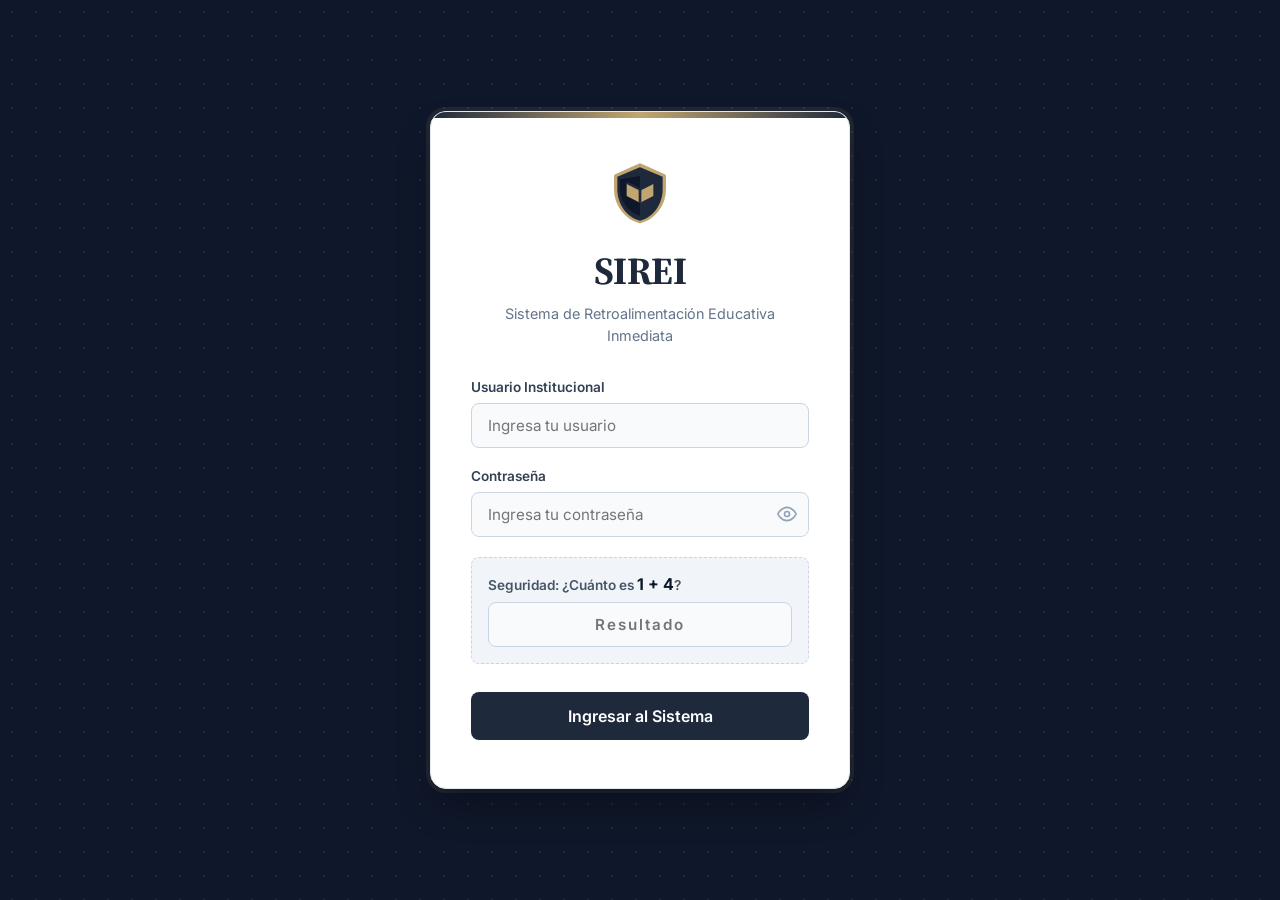
==== index.html @ d6e6d1d4 "Add files via upload" ====
<!DOCTYPE html>
<html lang="es">
<head>
  <meta charset="UTF-8">
  <meta name="viewport" content="width=device-width, initial-scale=1.0, viewport-fit=cover">
  <title>SIREI · Sistema de Retroalimentación Educativa Inmediata</title>
  <meta name="description" content="Acceso oficial al Sistema de Retroalimentación Educativa Inmediata (SIREI). Plataforma institucional para la gestión y evaluación del aprendizaje.">
  <meta name="keywords" content="educación, SIREI, sistema, aprendizaje, evaluación">
  
  <!-- Favicon (SVG data URI) -->
  <link rel="icon" href="data:image/svg+xml,<svg xmlns='http://www.w3.org/2000/svg' viewBox='0 0 100 100'><rect width='100' height='100' rx='20' fill='%231e293b'/><text x='50' y='65' font-family='serif' font-size='50' font-weight='bold' fill='%23c2a671' text-anchor='middle'>S</text></svg>">
  
  <!-- Fuentes de Google: Inter y Source Serif 4 -->
  <link rel="preconnect" href="https://fonts.googleapis.com">
  <link rel="preconnect" href="https://fonts.gstatic.com" crossorigin>
  <link href="https://fonts.googleapis.com/css2?family=Inter:wght@400;500;600&family=Source+Serif+4:opsz,wght@8..60,600;8..60,700&display=swap" rel="stylesheet">
  
  <!-- Estilos -->
  <link rel="stylesheet" href="css/stylesindex.css">
</head>
<body>
  <div class="container">
    <div class="login-card fade-in-up">
      <div class="logo-area">
        <div class="icono-escudo">
          <!-- Escudo Educativo Premium -->
          <svg width="64" height="64" viewBox="0 0 24 24" fill="none" xmlns="http://www.w3.org/2000/svg">
            <path d="M12 2L3 6V11C3 16.55 6.84 21.74 12 23C17.16 21.74 21 16.55 21 11V6L12 2Z" fill="#1E293B" stroke="#C2A671" stroke-width="1.5" stroke-linejoin="round"/>
            <path d="M12 22.8C16.9 21.6 20.5 16.6 20.5 11V6.3L12 2.7L3.5 6.3V11C3.5 16.6 7.1 21.6 12 22.8Z" fill="#1E293B"/>
            <path d="M12 6V21C7.8 19.8 4.5 15.3 4.5 11V7.2L12 6Z" fill="#0F172A"/>
            <!-- Libro dentro del escudo -->
            <path d="M12 16L7 13.5V8.5L12 11L17 8.5V13.5L12 16Z" fill="#C2A671"/>
            <path d="M12 11V16" stroke="#1E293B" stroke-width="1"/>
            <path d="M12 11L7 8.5" stroke="#1E293B" stroke-width="1"/>
            <path d="M12 11L17 8.5" stroke="#1E293B" stroke-width="1"/>
          </svg>
        </div>
        <h1>SIREI</h1>
        <p class="subtitulo">Sistema de Retroalimentación Educativa Inmediata</p>
      </div>

      <!-- Formulario de Login -->
      <form id="loginForm">
        <div class="input-group">
          <label for="usuario">Usuario Institucional</label>
          <input type="text" id="usuario" name="usuario" placeholder="Ingresa tu usuario" required autocomplete="off">
        </div>

        <div class="input-group">
          <label for="password">Contraseña</label>
          <div class="password-wrapper">
            <input type="password" id="password" name="password" placeholder="Ingresa tu contraseña" required>
            <button type="button" class="btn-toggle-password" id="togglePassword" aria-label="Mostrar contraseña">
              <svg width="20" height="20" viewBox="0 0 24 24" fill="none" stroke="currentColor" stroke-width="2" stroke-linecap="round" stroke-linejoin="round" class="feather feather-eye"><path d="M1 12s4-8 11-8 11 8 11 8-4 8-11 8-11-8-11-8z"></path><circle cx="12" cy="12" r="3"></circle></svg>
            </button>
          </div>
        </div>

        <!-- Captcha Matemático -->
        <div class="captcha-group">
          <label for="captchaInput">Seguridad: ¿Cuánto es <span id="captchaQuestion">X + Y</span>?</label>
          <input type="text" id="captchaInput" placeholder="Resultado" required autocomplete="off">
        </div>

        <button type="submit" id="btnIngresar">
          <span class="btn-text">Ingresar al Sistema</span>
          <div class="spinner" id="btnSpinner" style="display: none;"></div>
        </button>
        <div id="mensajeError" class="mensaje-error"></div>
      </form>
    </div>
  </div>

  <!-- Scripts -->
  <script src="js/config.js"></script>
  <script>
    const WEB_APP_URL = SIREI_CONFIG.ADMIN_API_URL;
  </script>
  <script src="js/authindex.js"></script>
</body>
</html>
---- css/stylesindex.css ----
/* Reset básico */
* {
  margin: 0;
  padding: 0;
  box-sizing: border-box;
}

body {
  font-family: 'Inter', sans-serif;
  /* Fondo con patrón geométrico sutil y colores premium */
  background-color: #0F172A;
  background-image: radial-gradient(#1E293B 1px, transparent 1px);
  background-size: 24px 24px;
  min-height: 100vh;
  display: flex;
  align-items: center;
  justify-content: center;
  padding: 20px;
}

.container {
  width: 100%;
  display: flex;
  justify-content: center;
  perspective: 1000px;
}

/* Animaciones */
@keyframes fadeInUp {
  from {
    opacity: 0;
    transform: translateY(30px) scale(0.98);
  }
  to {
    opacity: 1;
    transform: translateY(0) scale(1);
  }
}

.fade-in-up {
  animation: fadeInUp 0.7s cubic-bezier(0.16, 1, 0.3, 1) forwards;
}

/* Tarjeta de login */
.login-card {
  background: #ffffff;
  border-radius: 16px;
  border: 1px solid #E2E8F0;
  box-shadow: 0 20px 40px -10px rgba(0, 0, 0, 0.4), 
              0 0 0 4px rgba(194, 166, 113, 0.1);
  width: 100%;
  max-width: 420px;
  padding: 48px 40px;
  position: relative;
  overflow: hidden;
}

/* Detalle superior en la tarjeta */
.login-card::before {
  content: "";
  position: absolute;
  top: 0;
  left: 0;
  width: 100%;
  height: 6px;
  background: linear-gradient(90deg, #1E293B, #C2A671, #1E293B);
}

/* Logo e icono */
.logo-area {
  text-align: center;
  margin-bottom: 32px;
}

.icono-escudo {
  margin-bottom: 20px;
  display: flex;
  justify-content: center;
}

h1 {
  font-family: 'Source Serif 4', serif;
  font-weight: 700;
  font-size: 2.4rem;
  color: #1E293B;
  margin-bottom: 6px;
  letter-spacing: -0.5px;
}

.subtitulo {
  font-weight: 400;
  font-size: 0.9rem;
  color: #64748B;
  max-width: 280px;
  margin: 0 auto;
  line-height: 1.5;
}

/* Campos del formulario */
.input-group {
  margin-bottom: 20px;
  text-align: left;
}

label {
  display: block;
  font-size: 0.85rem;
  font-weight: 600;
  color: #334155;
  margin-bottom: 8px;
}

input[type="text"],
input[type="password"] {
  width: 100%;
  padding: 12px 16px;
  border: 1.5px solid #CBD5E1;
  border-radius: 8px;
  font-size: 0.95rem;
  font-family: 'Inter', sans-serif;
  color: #1E293B;
  transition: all 0.2s ease;
  outline: none;
  background: #F8FAFC;
}

input[type="text"]:focus,
input[type="password"]:focus {
  border-color: #C2A671;
  background: #FFFFFF;
  box-shadow: 0 0 0 3px rgba(194, 166, 113, 0.15);
}

/* Toggle Password */
.password-wrapper {
  position: relative;
}

.btn-toggle-password {
  position: absolute;
  right: 12px;
  top: 50%;
  transform: translateY(-50%);
  background: none;
  border: none;
  padding: 0;
  color: #94A3B8;
  cursor: pointer;
  display: flex;
  align-items: center;
  justify-content: center;
  width: auto;
  box-shadow: none;
}

.btn-toggle-password:hover {
  color: #475569;
  background: none;
  box-shadow: none;
  transform: translateY(-50%);
}

/* Captcha */
.captcha-group {
  margin-bottom: 28px;
  background: #F1F5F9;
  padding: 16px;
  border-radius: 8px;
  border: 1px dashed #CBD5E1;
}

.captcha-group label {
  margin-bottom: 8px;
  color: #475569;
}

.captcha-group input {
  text-align: center;
  font-weight: 600;
  letter-spacing: 2px;
}

#captchaQuestion {
  font-weight: 700;
  color: #0F172A;
  font-size: 1rem;
}

/* Botón principal */
button[type="submit"] {
  width: 100%;
  background: #1E293B;
  color: #FFFFFF;
  border: none;
  padding: 14px;
  border-radius: 8px;
  font-size: 1rem;
  font-weight: 600;
  font-family: 'Inter', sans-serif;
  cursor: pointer;
  transition: all 0.2s ease;
  display: flex;
  justify-content: center;
  align-items: center;
  gap: 10px;
}

button[type="submit"]:hover:not(:disabled) {
  background: #0F172A;
  box-shadow: 0 4px 12px rgba(15, 23, 42, 0.2);
}

button[type="submit"]:disabled {
  background: #94A3B8;
  cursor: not-allowed;
}

/* Spinner */
.spinner {
  width: 20px;
  height: 20px;
  border: 2px solid rgba(255, 255, 255, 0.3);
  border-radius: 50%;
  border-top-color: #FFFFFF;
  animation: spin 0.8s linear infinite;
}

@keyframes spin {
  to { transform: rotate(360deg); }
}

/* Mensaje de error */
.mensaje-error {
  margin-top: 20px;
  text-align: center;
  font-size: 0.85rem;
  color: #991B1B;
  background: #FEF2F2;
  border: 1px solid #FCA5A5;
  padding: 12px;
  border-radius: 8px;
  display: none;
  font-weight: 500;
  animation: shake 0.4s ease;
}

@keyframes shake {
  0%, 100% { transform: translateX(0); }
  25% { transform: translateX(-4px); }
  75% { transform: translateX(4px); }
}

/* Responsive para móviles */
@media (max-width: 480px) {
  .login-card {
    padding: 32px 24px;
  }
  h1 {
    font-size: 2rem;
  }
}
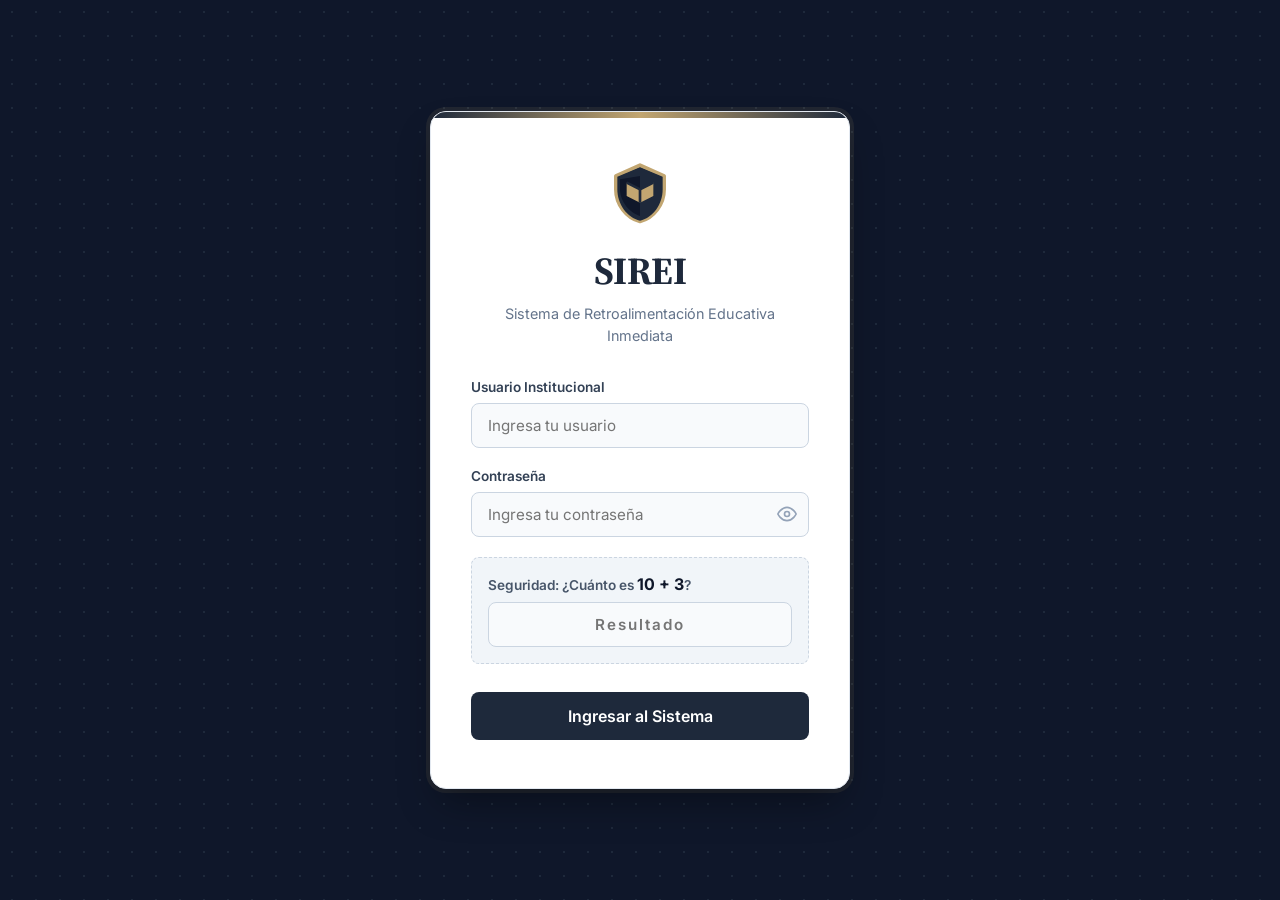
==== commit 3195c267: "Update index.html" ====
--- a/index.html
+++ b/index.html
@@ -17,6 +17,18 @@
   
   <!-- Estilos -->
   <link rel="stylesheet" href="css/stylesindex.css">
+
+  <!-- PWA: instalable, carga rápida y funciona sin conexión -->
+  <link rel="manifest" href="manifest.json">
+  <meta name="theme-color" content="#1E3A8A">
+  <link rel="apple-touch-icon" href="icon-192.png">
+  <script>
+    if ('serviceWorker' in navigator && location.protocol.indexOf('http') === 0) {
+      window.addEventListener('load', function () {
+        navigator.serviceWorker.register('sw.js').catch(function () {});
+      });
+    }
+  </script>
 </head>
 <body>
   <div class="container">
@@ -78,4 +90,4 @@
   </script>
   <script src="js/authindex.js"></script>
 </body>
-</html>+</html>
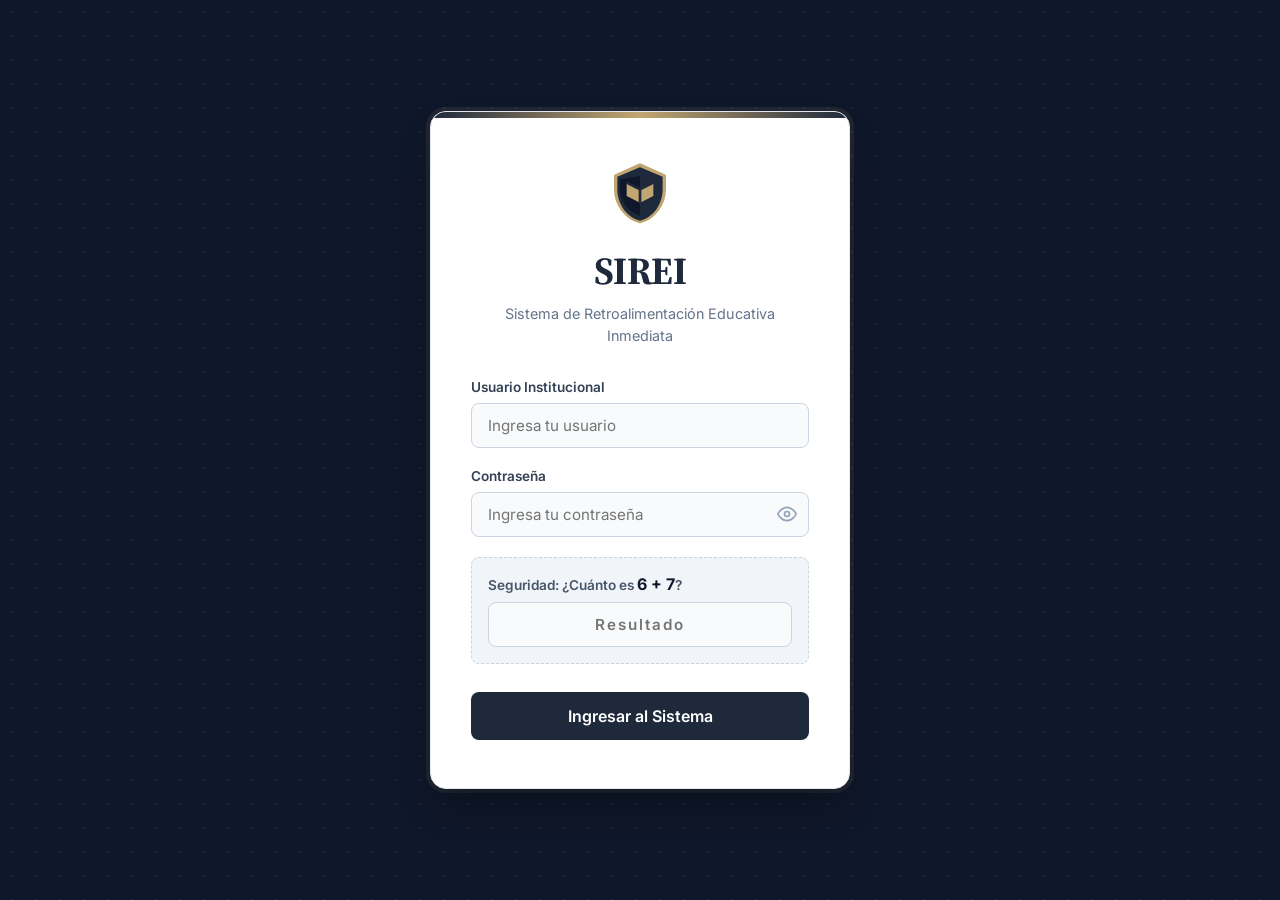
==== commit e1076698: "Update index.html" ====
--- a/index.html
+++ b/index.html
@@ -22,6 +22,48 @@
   <link rel="manifest" href="manifest.json">
   <meta name="theme-color" content="#1E3A8A">
   <link rel="apple-touch-icon" href="icon-192.png">
+
+  <!-- Si la sesión del docente sigue activa, el login no debe mostrarse. -->
+  <script>
+    (function () {
+      try {
+        var token = sessionStorage.getItem('sirei_token');
+        if (!token) return;
+        var rol = (sessionStorage.getItem('sirei_rol') || '').toLowerCase();
+        if (rol !== 'docente') return; // los demás paneles conservan su comportamiento
+
+        var destino = 'docente.html';
+        var nombre = sessionStorage.getItem('sirei_nombre') || sessionStorage.getItem('sirei_user') || '';
+        var salidaIntencional = sessionStorage.getItem('sireiSalidaIntencional') === '1';
+        if (salidaIntencional) sessionStorage.removeItem('sireiSalidaIntencional');
+
+        if (!salidaIntencional) {
+          window.location.replace(destino);
+          return;
+        }
+
+        // El docente salió a propósito con 3 toques: se muestra el login con aviso.
+        document.addEventListener('DOMContentLoaded', function () {
+          var tarjeta = document.querySelector('.login-card');
+          if (!tarjeta || !tarjeta.parentNode) return;
+          var aviso = document.createElement('div');
+          aviso.style.cssText = 'background:#eff6ff; border:1px solid #bfdbfe; border-radius:12px; padding:12px 14px; margin-bottom:16px; text-align:center;';
+          var texto = document.createElement('p');
+          texto.style.cssText = 'margin:0 0 8px 0; color:#1e3a8a; font-size:0.92rem;';
+          texto.textContent = nombre ? ('Ya tienes una sesión iniciada como ' + nombre + '.') : 'Ya tienes una sesión iniciada.';
+          var boton = document.createElement('button');
+          boton.type = 'button';
+          boton.textContent = 'Volver al panel';
+          boton.style.cssText = 'background:#1E3A8A; color:#fff; border:none; border-radius:8px; padding:9px 16px; font-weight:700; cursor:pointer;';
+          boton.addEventListener('click', function () { window.location.href = destino; });
+          aviso.appendChild(texto);
+          aviso.appendChild(boton);
+          tarjeta.parentNode.insertBefore(aviso, tarjeta);
+        });
+      } catch (e) {}
+    })();
+  </script>
+
   <script>
     if ('serviceWorker' in navigator && location.protocol.indexOf('http') === 0) {
       window.addEventListener('load', function () {
